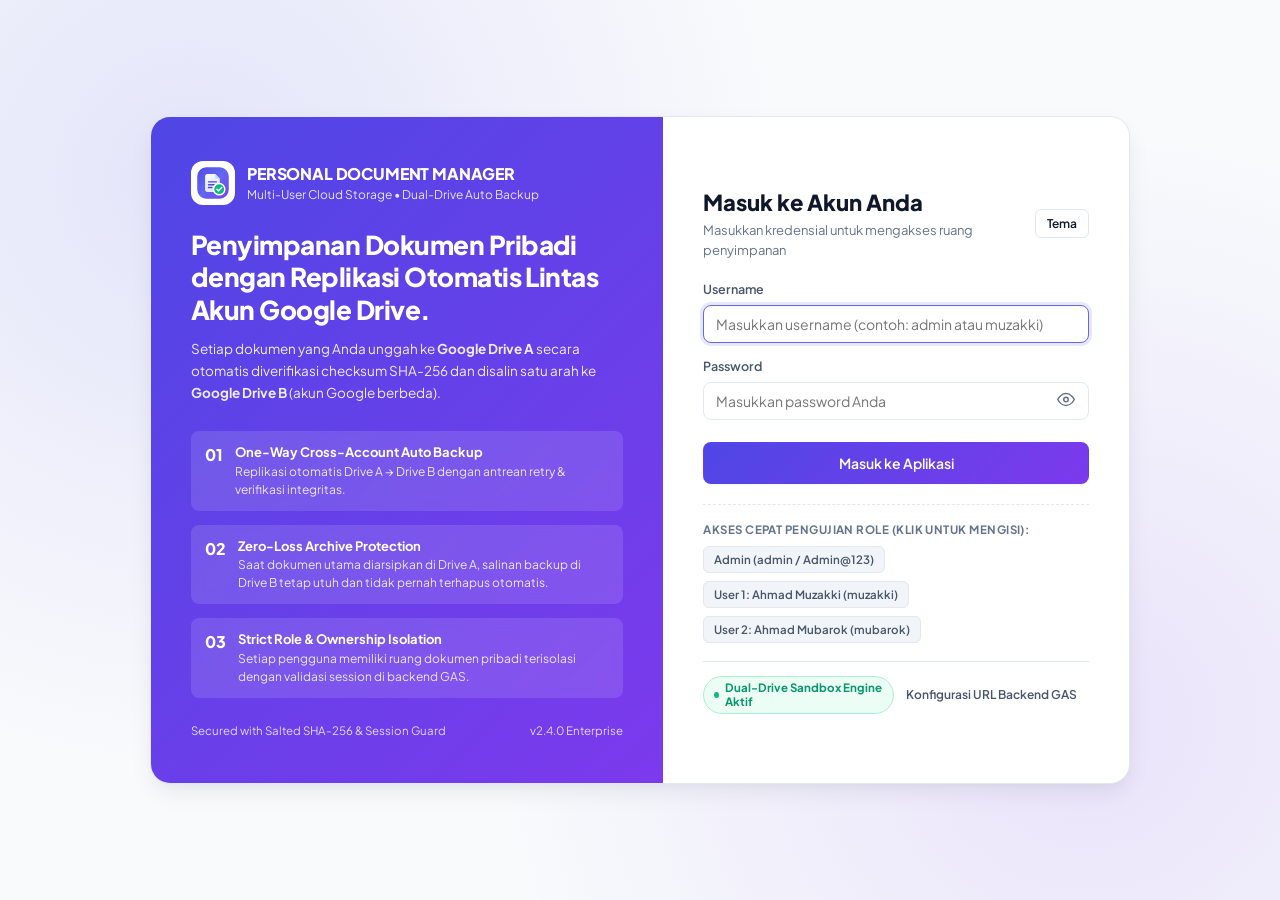
==== login.html @ 5e670852 "Add files via upload" ====
<!DOCTYPE html>
<html lang="id" data-theme="light">
<head>
  <meta charset="UTF-8" />
  <meta name="viewport" content="width=device-width, initial-scale=1.0" />
  <title>Login — PERSONAL DOCUMENT MANAGER</title>
  <link rel="icon" type="image/svg+xml" href="assets/images/logo.svg" />
  <link rel="preconnect" href="https://fonts.googleapis.com" />
  <link rel="preconnect" href="https://fonts.gstatic.com" crossorigin />
  <link href="https://fonts.googleapis.com/css2?family=Plus+Jakarta+Sans:wght@400;500;600;700;800&display=swap" rel="stylesheet" />
  <link rel="stylesheet" href="assets/css/style.css" />
  <link rel="stylesheet" href="assets/css/responsive.css" />
</head>
<body class="login-body">

  <div class="login-shell">
    <!-- Left Showcase Column -->
    <div class="login-showcase">
      <div>
        <div style="display:flex;align-items:center;gap:12px;margin-bottom:24px;">
          <img src="assets/images/logo.svg" alt="Logo" style="width:44px;height:44px;background:#fff;border-radius:12px;padding:4px;" />
          <div>
            <div style="font-weight:800;font-size:16px;letter-spacing:-0.01em;">PERSONAL DOCUMENT MANAGER</div>
            <div style="font-size:12px;opacity:0.85;">Multi-User Cloud Storage &bull; Dual-Drive Auto Backup</div>
          </div>
        </div>

        <h2 style="font-size:26px;font-weight:800;line-height:1.25;letter-spacing:-0.02em;">
          Penyimpanan Dokumen Pribadi dengan Replikasi Otomatis Lintas Akun Google Drive.
        </h2>
        <p style="margin-top:12px;font-size:13.5px;opacity:0.9;line-height:1.6;">
          Setiap dokumen yang Anda unggah ke <strong>Google Drive A</strong> secara otomatis diverifikasi checksum SHA-256 dan disalin satu arah ke <strong>Google Drive B</strong> (akun Google berbeda).
        </p>

        <div class="showcase-feature-list">
          <div class="showcase-feature-item">
            <div style="font-weight:800;font-size:16px;">01</div>
            <div>
              <div style="font-weight:700;font-size:13px;">One-Way Cross-Account Auto Backup</div>
              <div style="font-size:12px;opacity:0.85;">Replikasi otomatis Drive A &rarr; Drive B dengan antrean retry &amp; verifikasi integritas.</div>
            </div>
          </div>
          <div class="showcase-feature-item">
            <div style="font-weight:800;font-size:16px;">02</div>
            <div>
              <div style="font-weight:700;font-size:13px;">Zero-Loss Archive Protection</div>
              <div style="font-size:12px;opacity:0.85;">Saat dokumen utama diarsipkan di Drive A, salinan backup di Drive B tetap utuh dan tidak pernah terhapus otomatis.</div>
            </div>
          </div>
          <div class="showcase-feature-item">
            <div style="font-weight:800;font-size:16px;">03</div>
            <div>
              <div style="font-weight:700;font-size:13px;">Strict Role &amp; Ownership Isolation</div>
              <div style="font-size:12px;opacity:0.85;">Setiap pengguna memiliki ruang dokumen pribadi terisolasi dengan validasi session di backend GAS.</div>
            </div>
          </div>
        </div>
      </div>

      <div style="font-size:11.5px;opacity:0.8;margin-top:24px;display:flex;justify-content:space-between;align-items:center;">
        <span>Secured with Salted SHA-256 &amp; Session Guard</span>
        <span>v2.4.0 Enterprise</span>
      </div>
    </div>

    <!-- Right Login Form Column -->
    <div class="login-form-pane">
      <div style="display:flex;justify-content:space-between;align-items:center;margin-bottom:20px;">
        <div>
          <h1 style="font-size:22px;font-weight:800;color:var(--text-primary);">Masuk ke Akun Anda</h1>
          <p style="font-size:13px;color:var(--text-muted);margin-top:2px;">Masukkan kredensial untuk mengakses ruang penyimpanan</p>
        </div>
        <button type="button" id="loginThemeBtn" class="btn btn-secondary btn-sm" title="Ganti Tema">
          Tema
        </button>
      </div>

      <!-- Alert Box for Informative Error Messages -->
      <div id="loginAlertBox" style="display:none;margin-bottom:16px;padding:12px 14px;border-radius:8px;background:var(--status-red-bg);border:1px solid var(--status-red-border);color:var(--status-red-text);font-size:13px;font-weight:600;"></div>

      <form id="loginForm" autocomplete="off">
        <div class="form-group">
          <label class="form-label" for="usernameInput">Username</label>
          <input type="text" id="usernameInput" class="form-control" placeholder="Masukkan username (contoh: admin atau muzakki)" required autofocus />
        </div>

        <div class="form-group">
          <label class="form-label" for="passwordInput">Password</label>
          <div class="password-input-wrap">
            <input type="password" id="passwordInput" class="form-control" placeholder="Masukkan password Anda" style="padding-right:42px;" required />
            <button type="button" id="togglePasswordBtn" class="password-toggle-btn" title="Tampilkan / Sembunyikan Password" aria-label="Tampilkan Password">
              <svg id="eyeIconOpen" xmlns="http://www.w3.org/2000/svg" width="18" height="18" viewBox="0 0 24 24" fill="none" stroke="currentColor" stroke-width="2"><path d="M1 12s4-8 11-8 11 8 11 8-4 8-11 8-11-8-11-8z"/><circle cx="12" cy="12" r="3"/></svg>
              <svg id="eyeIconClosed" xmlns="http://www.w3.org/2000/svg" width="18" height="18" viewBox="0 0 24 24" fill="none" stroke="currentColor" stroke-width="2" style="display:none;"><path d="M17.94 17.94A10.07 10.07 0 0 1 12 20c-7 0-11-8-11-8a18.45 18.45 0 0 1 5.06-5.94M9.9 4.24A9.12 9.12 0 0 1 12 4c7 0 11 8 11 8a18.5 18.5 0 0 1-2.16 3.19m-6.72-1.07a3 3 0 1 1-4.24-4.24"/><line x1="1" y1="1" x2="23" y2="23"/></svg>
            </button>
          </div>
        </div>

        <button type="submit" id="loginSubmitBtn" class="btn btn-primary" style="width:100%;padding:11px;margin-top:8px;font-size:14px;">
          <span>Masuk ke Aplikasi</span>
        </button>
      </form>

      <!-- Quick Demo Credentials Selector (Memudahkan pengujian Administrator & Multi-User) -->
      <div class="quick-demo-accounts">
        <div style="font-size:11.5px;font-weight:700;color:var(--text-muted);text-transform:uppercase;letter-spacing:0.04em;">
          Akses Cepat Pengujian Role (Klik untuk mengisi):
        </div>
        <div class="demo-chip-row">
          <button type="button" class="demo-chip" data-user="admin" data-pass="Admin@123">
            Admin (admin / Admin@123)
          </button>
          <button type="button" class="demo-chip" data-user="muzakki" data-pass="User@123">
            User 1: Ahmad Muzakki (muzakki)
          </button>
          <button type="button" class="demo-chip" data-user="mubarok" data-pass="User@123">
            User 2: Ahmad Mubarok (mubarok)
          </button>
        </div>
      </div>

      <!-- Backend GAS Endpoint Connection Settings -->
      <div style="margin-top:18px;padding-top:14px;border-top:1px solid var(--border-color);">
        <div style="display:flex;align-items:center;justify-content:space-between;">
          <span id="endpointStatusBadge" class="badge badge-green">
            <span class="badge-dot"></span>Mode Siap Pakai
          </span>
          <button type="button" id="toggleEndpointConfigBtn" class="btn btn-ghost btn-sm" style="font-size:12px;">
            Konfigurasi URL Backend GAS
          </button>
        </div>

        <div id="endpointConfigDrawer" style="display:none;margin-top:12px;padding:12px;background:var(--bg-surface-alt);border-radius:8px;border:1px solid var(--border-color);">
          <label class="form-label" for="gasUrlInput" style="font-size:12px;">URL Web App Google Apps Script (Akun A)</label>
          <input type="url" id="gasUrlInput" class="form-control" placeholder="https://script.google.com/macros/s/.../exec" style="font-size:12px;margin-top:4px;" />
          <div style="font-size:11px;color:var(--text-muted);margin-top:6px;">
            Kosongkan jika ingin menjalankan <strong>Built-in Dual-Drive Sandbox Engine</strong>, atau tempelkan URL Web App GAS Anda untuk terhubung langsung ke Google Spreadsheet &amp; Google Drive asli.
          </div>
          <div style="display:flex;gap:8px;margin-top:10px;">
            <button type="button" id="saveGasUrlBtn" class="btn btn-primary btn-sm">Simpan Endpoint</button>
            <button type="button" id="useSandboxBtn" class="btn btn-secondary btn-sm">Gunakan Sandbox Lokal</button>
          </div>
        </div>
      </div>

    </div>
  </div>

  <script src="assets/js/config.js"></script>
  <script src="assets/js/api.js"></script>
  <script src="assets/js/auth.js"></script>
  <script>
    (function() {
      PDM_AUTH.initTheme();

      // Cek apakah sudah login
      var existingToken = PDM_AUTH.getToken();
      var urlParams = new URLSearchParams(window.location.search);
      var redirectDocId = urlParams.get('doc') || '';

      if (urlParams.get('expired') === '1') {
        showAlert('Sesi Anda telah berakhir atau dicabut. Silakan login kembali.');
      } else if (existingToken) {
        window.location.href = redirectDocId ? ('index.html?doc=' + encodeURIComponent(redirectDocId)) : 'index.html';
      }

      function showAlert(msg, isSuccess) {
        var box = document.getElementById('loginAlertBox');
        box.style.display = 'block';
        box.style.background = isSuccess ? 'var(--status-green-bg)' : 'var(--status-red-bg)';
        box.style.borderColor = isSuccess ? 'var(--status-green-border)' : 'var(--status-red-border)';
        box.style.color = isSuccess ? 'var(--status-green-text)' : 'var(--status-red-text)';
        box.textContent = msg;
      }

      function refreshEndpointBadge() {
        var badge = document.getElementById('endpointStatusBadge');
        var input = document.getElementById('gasUrlInput');
        var currentUrl = PDM_UTILS.getGasEndpointUrl();
        input.value = currentUrl;
        if (PDM_UTILS.isLiveGasMode()) {
          badge.className = 'badge badge-green';
          badge.innerHTML = '<span class="badge-dot"></span>Live GAS Backend Terhubung';
        } else {
          badge.className = 'badge badge-green';
          badge.innerHTML = '<span class="badge-dot"></span>Dual-Drive Sandbox Engine Aktif';
        }
      }
      refreshEndpointBadge();

      document.getElementById('loginThemeBtn').addEventListener('click', function() {
        PDM_AUTH.toggleTheme();
      });

      // Toggle Show/Hide Password
      var passInput = document.getElementById('passwordInput');
      var eyeOpen = document.getElementById('eyeIconOpen');
      var eyeClosed = document.getElementById('eyeIconClosed');
      document.getElementById('togglePasswordBtn').addEventListener('click', function() {
        var isPass = passInput.type === 'password';
        passInput.type = isPass ? 'text' : 'password';
        eyeOpen.style.display = isPass ? 'none' : '';
        eyeClosed.style.display = isPass ? '' : 'none';
      });

      // Quick Demo Chips
      document.querySelectorAll('.demo-chip').forEach(function(chip) {
        chip.addEventListener('click', function() {
          document.getElementById('usernameInput').value = chip.getAttribute('data-user');
          document.getElementById('passwordInput').value = chip.getAttribute('data-pass');
          document.getElementById('loginAlertBox').style.display = 'none';
        });
      });

      // Endpoint Config Drawer
      document.getElementById('toggleEndpointConfigBtn').addEventListener('click', function() {
        var dr = document.getElementById('endpointConfigDrawer');
        dr.style.display = dr.style.display === 'none' ? 'block' : 'none';
      });

      document.getElementById('saveGasUrlBtn').addEventListener('click', function() {
        var val = document.getElementById('gasUrlInput').value.trim();
        PDM_UTILS.setGasEndpointUrl(val);
        refreshEndpointBadge();
        showAlert(val ? 'Endpoint Google Apps Script berhasil disimpan.' : 'Menggunakan Dual-Drive Sandbox Engine.', true);
      });

      document.getElementById('useSandboxBtn').addEventListener('click', function() {
        PDM_UTILS.setGasEndpointUrl('');
        refreshEndpointBadge();
        showAlert('Beralih ke Dual-Drive Sandbox Engine lokal.', true);
      });

      // Login Form Submit
      document.getElementById('loginForm').addEventListener('submit', async function(e) {
        e.preventDefault();
        var btn = document.getElementById('loginSubmitBtn');
        var u = document.getElementById('usernameInput').value.trim();
        var p = document.getElementById('passwordInput').value;

        document.getElementById('loginAlertBox').style.display = 'none';
        btn.disabled = true;
        btn.innerHTML = '<span>Memverifikasi Kredensial &amp; Sesi...</span>';

        try {
          await PDM_AUTH.login(u, p);
          window.location.href = redirectDocId ? ('index.html?doc=' + encodeURIComponent(redirectDocId)) : 'index.html';
        } catch (err) {
          showAlert(err.message || 'Gagal melakukan autentikasi.');
          btn.disabled = false;
          btn.innerHTML = '<span>Masuk ke Aplikasi</span>';
        }
      });
    })();
  </script>
</body>
</html>
---- assets/css/style.css ----
/* ============================================================================
 * PERSONAL DOCUMENT MANAGER - PREMIUM SAAS DESIGN SYSTEM (style.css)
 * Palette: Clean White, Ultra-Light Slate, Indigo/Violet Primary,
 * Semantic Status (Emerald Green, Amber Yellow, Rose Red, Slate Gray)
 * ============================================================================ */

:root {
  /* Core Brand Colors (Indigo / Violet) */
  --primary-50: #eef2ff;
  --primary-100: #e0e7ff;
  --primary-200: #c7d2fe;
  --primary-500: #6366f1;
  --primary-600: #4f46e5;
  --primary-700: #4338ca;
  --accent-violet: #7c3aed;
  --brand-gradient: linear-gradient(135deg, #4f46e5 0%, #7c3aed 100%);

  /* Background & Surface (Light Mode Default) */
  --bg-body: #f8fafc;
  --bg-surface: #ffffff;
  --bg-surface-alt: #f1f5f9;
  --bg-sidebar: #ffffff;
  --bg-glass: rgba(255, 255, 255, 0.88);

  /* Text Hierarchy */
  --text-primary: #0f172a;
  --text-secondary: #475569;
  --text-muted: #64748b;
  --text-inverse: #ffffff;

  /* Borders & Dividers */
  --border-color: #e2e8f0;
  --border-subtle: #f1f5f9;
  --border-focus: #6366f1;

  /* Semantic Status Colors */
  --status-green-bg: #ecfdf5;
  --status-green-text: #059669;
  --status-green-border: #a7f3d0;
  --status-green-dot: #10b981;

  --status-yellow-bg: #fffbeb;
  --status-yellow-text: #d97706;
  --status-yellow-border: #fde68a;
  --status-yellow-dot: #f59e0b;

  --status-red-bg: #fef2f2;
  --status-red-text: #dc2626;
  --status-red-border: #fecaca;
  --status-red-dot: #ef4444;

  --status-gray-bg: #f1f5f9;
  --status-gray-text: #475569;
  --status-gray-border: #cbd5e1;
  --status-gray-dot: #94a3b8;

  /* Shadows & Elevation */
  --shadow-xs: 0 1px 2px rgba(15, 23, 42, 0.04);
  --shadow-sm: 0 1px 3px rgba(15, 23, 42, 0.06), 0 1px 2px rgba(15, 23, 42, 0.04);
  --shadow-md: 0 4px 6px -1px rgba(15, 23, 42, 0.07), 0 2px 4px -2px rgba(15, 23, 42, 0.05);
  --shadow-lg: 0 10px 25px -3px rgba(15, 23, 42, 0.08), 0 4px 10px -4px rgba(15, 23, 42, 0.04);
  --shadow-indigo: 0 8px 20px -4px rgba(79, 70, 229, 0.35);

  /* Layout Dimensions */
  --sidebar-width: 268px;
  --topbar-height: 68px;
  --radius-sm: 8px;
  --radius-md: 12px;
  --radius-lg: 16px;
  --radius-xl: 20px;
  --transition-fast: 0.18s cubic-bezier(0.4, 0, 0.2, 1);
}

/* Dark Theme Support */
[data-theme="dark"] {
  --bg-body: #0b0f19;
  --bg-surface: #111827;
  --bg-surface-alt: #1e293b;
  --bg-sidebar: #111827;
  --bg-glass: rgba(17, 24, 39, 0.88);

  --text-primary: #f8fafc;
  --text-secondary: #cbd5e1;
  --text-muted: #94a3b8;

  --border-color: #1e293b;
  --border-subtle: #1e293b;

  --primary-50: rgba(99, 102, 241, 0.14);
  --primary-100: rgba(99, 102, 241, 0.22);

  --status-green-bg: rgba(16, 185, 129, 0.14);
  --status-green-text: #34d399;
  --status-green-border: rgba(16, 185, 129, 0.3);

  --status-yellow-bg: rgba(245, 158, 11, 0.14);
  --status-yellow-text: #fbbf24;
  --status-yellow-border: rgba(245, 158, 11, 0.3);

  --status-red-bg: rgba(239, 68, 68, 0.14);
  --status-red-text: #f87171;
  --status-red-border: rgba(239, 68, 68, 0.3);

  --status-gray-bg: rgba(148, 163, 184, 0.14);
  --status-gray-text: #cbd5e1;
  --status-gray-border: rgba(148, 163, 184, 0.25);

  --shadow-sm: 0 1px 3px rgba(0, 0, 0, 0.3);
  --shadow-md: 0 4px 12px rgba(0, 0, 0, 0.4);
  --shadow-lg: 0 12px 28px rgba(0, 0, 0, 0.5);
}

/* Base Reset & Typography */
*, *::before, *::after {
  box-sizing: border-box;
  margin: 0;
  padding: 0;
}

html, body {
  height: 100%;
  font-family: 'Plus Jakarta Sans', 'Inter', -apple-system, BlinkMacSystemFont, 'Segoe UI', Roboto, sans-serif;
  background-color: var(--bg-body);
  color: var(--text-primary);
  font-size: 14px;
  line-height: 1.5;
  -webkit-font-smoothing: antialiased;
}

a {
  color: var(--primary-600);
  text-decoration: none;
}

button, input, select, textarea {
  font-family: inherit;
  font-size: inherit;
}

/* ============================================================================
 * LAYOUT SHELL (SIDEBAR + MAIN CONTENT)
 * ============================================================================ */

.app-layout {
  display: flex;
  min-height: 100vh;
  background-color: var(--bg-body);
}

/* Sidebar */
.sidebar {
  width: var(--sidebar-width);
  background-color: var(--bg-sidebar);
  border-right: 1px solid var(--border-color);
  display: flex;
  flex-direction: column;
  position: fixed;
  top: 0;
  bottom: 0;
  left: 0;
  z-index: 100;
  transition: transform var(--transition-fast);
}

.sidebar-brand {
  height: var(--topbar-height);
  padding: 0 20px;
  display: flex;
  align-items: center;
  gap: 12px;
  border-bottom: 1px solid var(--border-color);
}

.sidebar-brand img {
  width: 36px;
  height: 36px;
  flex-shrink: 0;
}

.brand-text {
  display: flex;
  flex-direction: column;
}

.brand-title {
  font-size: 14px;
  font-weight: 800;
  letter-spacing: -0.02em;
  color: var(--text-primary);
  line-height: 1.2;
}

.brand-subtitle {
  font-size: 11px;
  font-weight: 600;
  color: var(--primary-600);
  letter-spacing: 0.02em;
}

.sidebar-nav {
  flex: 1;
  padding: 16px 12px;
  overflow-y: auto;
  display: flex;
  flex-direction: column;
  gap: 4px;
}

.nav-section-label {
  font-size: 11px;
  font-weight: 700;
  text-transform: uppercase;
  letter-spacing: 0.06em;
  color: var(--text-muted);
  padding: 12px 12px 6px;
}

.nav-item {
  display: flex;
  align-items: center;
  gap: 12px;
  padding: 10px 14px;
  border-radius: var(--radius-sm);
  color: var(--text-secondary);
  font-weight: 600;
  font-size: 13.5px;
  cursor: pointer;
  border: none;
  background: transparent;
  width: 100%;
  text-align: left;
  transition: all var(--transition-fast);
}

.nav-item svg {
  width: 19px;
  height: 19px;
  flex-shrink: 0;
  opacity: 0.85;
}

.nav-item:hover {
  background-color: var(--bg-surface-alt);
  color: var(--text-primary);
}

.nav-item.active {
  background: var(--primary-50);
  color: var(--primary-600);
  font-weight: 700;
}

[data-theme="dark"] .nav-item.active {
  color: #818cf8;
}

.nav-badge {
  margin-left: auto;
  font-size: 11px;
  font-weight: 700;
  padding: 2px 7px;
  border-radius: 999px;
  background-color: var(--primary-100);
  color: var(--primary-700);
}

/* Sidebar Footer */
.sidebar-footer {
  padding: 14px 12px;
  border-top: 1px solid var(--border-color);
  display: flex;
  flex-direction: column;
  gap: 8px;
  background-color: var(--bg-surface);
}

.user-profile-mini {
  display: flex;
  align-items: center;
  gap: 10px;
  padding: 8px 10px;
  border-radius: var(--radius-sm);
  background-color: var(--bg-surface-alt);
  cursor: pointer;
}

.avatar-circle {
  width: 36px;
  height: 36px;
  border-radius: 50%;
  background: var(--brand-gradient);
  color: #ffffff;
  font-weight: 700;
  font-size: 14px;
  display: flex;
  align-items: center;
  justify-content: center;
  flex-shrink: 0;
}

.user-info-mini {
  flex: 1;
  min-width: 0;
}

.user-name-mini {
  font-size: 13px;
  font-weight: 700;
  color: var(--text-primary);
  white-space: nowrap;
  overflow: hidden;
  text-overflow: ellipsis;
}

.user-role-mini {
  font-size: 11px;
  font-weight: 600;
  color: var(--text-muted);
  display: flex;
  align-items: center;
  gap: 5px;
}

.sidebar-footer-actions {
  display: grid;
  grid-template-columns: 1fr 1fr;
  gap: 6px;
}

/* Main Content Area */
.main-wrapper {
  flex: 1;
  margin-left: var(--sidebar-width);
  display: flex;
  flex-direction: column;
  min-width: 0;
}

/* Topbar */
.topbar {
  height: var(--topbar-height);
  background-color: var(--bg-glass);
  backdrop-filter: blur(12px);
  border-bottom: 1px solid var(--border-color);
  padding: 0 28px;
  display: flex;
  align-items: center;
  justify-content: space-between;
  position: sticky;
  top: 0;
  z-index: 90;
}

.topbar-left {
  display: flex;
  align-items: center;
  gap: 14px;
}

.mobile-menu-btn {
  display: none;
  background: none;
  border: 1px solid var(--border-color);
  border-radius: var(--radius-sm);
  padding: 7px;
  color: var(--text-primary);
  cursor: pointer;
}

.page-heading h1 {
  font-size: 18px;
  font-weight: 800;
  color: var(--text-primary);
  letter-spacing: -0.02em;
}

.page-heading p {
  font-size: 12px;
  color: var(--text-muted);
}

.topbar-right {
  display: flex;
  align-items: center;
  gap: 12px;
}

/* Connection Indicator Pill */
.connection-pill {
  display: inline-flex;
  align-items: center;
  gap: 7px;
  padding: 6px 12px;
  border-radius: 999px;
  font-size: 12px;
  font-weight: 600;
  background-color: var(--bg-surface-alt);
  border: 1px solid var(--border-color);
  color: var(--text-secondary);
}

.pulse-dot {
  width: 8px;
  height: 8px;
  border-radius: 50%;
  background-color: var(--status-green-dot);
  box-shadow: 0 0 0 3px rgba(16, 185, 129, 0.2);
}

.pulse-dot.warning {
  background-color: var(--status-yellow-dot);
  box-shadow: 0 0 0 3px rgba(245, 158, 11, 0.2);
}

/* Content Container */
.content-area {
  padding: 26px 28px 48px;
  max-width: 1440px;
  width: 100%;
  margin: 0 auto;
}

.view-section {
  display: none;
  animation: fadeIn 0.22s ease-out;
}

.view-section.active {
  display: block;
}

@keyframes fadeIn {
  from { opacity: 0; transform: translateY(6px); }
  to { opacity: 1; transform: translateY(0); }
}

/* ============================================================================
 * CARDS, METRICS & DASHBOARD WIDGETS
 * ============================================================================ */

.card {
  background-color: var(--bg-surface);
  border: 1px solid var(--border-color);
  border-radius: var(--radius-md);
  box-shadow: var(--shadow-sm);
  padding: 20px;
}

.card-header {
  display: flex;
  align-items: center;
  justify-content: space-between;
  margin-bottom: 16px;
  gap: 12px;
}

.card-title {
  font-size: 15px;
  font-weight: 700;
  color: var(--text-primary);
  display: flex;
  align-items: center;
  gap: 8px;
}

.card-subtitle {
  font-size: 12px;
  color: var(--text-muted);
  margin-top: 2px;
}

/* Stats Grid */
.stats-grid {
  display: grid;
  grid-template-columns: repeat(auto-fill, minmax(220px, 1fr));
  gap: 16px;
  margin-bottom: 24px;
}

.stat-card {
  background-color: var(--bg-surface);
  border: 1px solid var(--border-color);
  border-radius: var(--radius-md);
  padding: 18px;
  display: flex;
  align-items: flex-start;
  justify-content: space-between;
  box-shadow: var(--shadow-xs);
  transition: transform var(--transition-fast), box-shadow var(--transition-fast);
}

.stat-card:hover {
  transform: translateY(-2px);
  box-shadow: var(--shadow-md);
}

.stat-info {
  display: flex;
  flex-direction: column;
  gap: 4px;
}

.stat-label {
  font-size: 12px;
  font-weight: 600;
  color: var(--text-muted);
  text-transform: uppercase;
  letter-spacing: 0.03em;
}

.stat-value {
  font-size: 24px;
  font-weight: 800;
  color: var(--text-primary);
  letter-spacing: -0.02em;
  line-height: 1.2;
}

.stat-meta {
  font-size: 11.5px;
  color: var(--text-muted);
  font-weight: 500;
}

.stat-icon {
  width: 42px;
  height: 42px;
  border-radius: 10px;
  display: flex;
  align-items: center;
  justify-content: center;
  flex-shrink: 0;
}

.stat-icon svg {
  width: 21px;
  height: 21px;
}

.stat-icon.indigo { background: var(--primary-50); color: var(--primary-600); }
.stat-icon.violet { background: rgba(124, 58, 237, 0.12); color: #7c3aed; }
.stat-icon.emerald { background: var(--status-green-bg); color: var(--status-green-text); }
.stat-icon.amber { background: var(--status-yellow-bg); color: var(--status-yellow-text); }
.stat-icon.rose { background: var(--status-red-bg); color: var(--status-red-text); }
.stat-icon.slate { background: var(--status-gray-bg); color: var(--status-gray-text); }

/* Dashboard Two-Column Grid */
.dashboard-row {
  display: grid;
  grid-template-columns: 1.6fr 1fr;
  gap: 20px;
  margin-bottom: 24px;
}

/* Drive Connection Status Cards */
.drive-status-grid {
  display: grid;
  grid-template-columns: 1fr 1fr;
  gap: 16px;
  margin-bottom: 24px;
}

.drive-card {
  background-color: var(--bg-surface);
  border: 1px solid var(--border-color);
  border-radius: var(--radius-md);
  padding: 18px 20px;
  display: flex;
  flex-direction: column;
  gap: 12px;
  position: relative;
  overflow: hidden;
}

.drive-card::before {
  content: '';
  position: absolute;
  top: 0;
  left: 0;
  width: 4px;
  height: 100%;
  background: var(--primary-600);
}

.drive-card.drive-b::before {
  background: #10b981;
}

.drive-card-top {
  display: flex;
  align-items: center;
  justify-content: space-between;
}

.drive-title-group {
  display: flex;
  align-items: center;
  gap: 10px;
}

.drive-badge-role {
  font-size: 11px;
  font-weight: 700;
  padding: 3px 8px;
  border-radius: 6px;
  background: var(--primary-50);
  color: var(--primary-600);
}

/* Visual Charts (Composition & Growth Bars) */
.composition-bar {
  height: 14px;
  border-radius: 999px;
  background-color: var(--bg-surface-alt);
  overflow: hidden;
  display: flex;
  margin: 14px 0;
}

.comp-segment {
  height: 100%;
  transition: width 0.4s ease;
}

.comp-segment.pdf { background-color: #ef4444; }
.comp-segment.jpg { background-color: #6366f1; }
.comp-segment.png { background-color: #10b981; }

.composition-legend {
  display: flex;
  flex-wrap: wrap;
  gap: 16px;
  margin-top: 8px;
}

.legend-item {
  display: flex;
  align-items: center;
  gap: 8px;
  font-size: 12.5px;
  font-weight: 600;
  color: var(--text-secondary);
}

.legend-dot {
  width: 10px;
  height: 10px;
  border-radius: 3px;
}

.bar-chart-container {
  display: flex;
  align-items: flex-end;
  gap: 12px;
  height: 165px;
  padding-top: 20px;
  border-bottom: 1px solid var(--border-color);
}

.bar-col {
  flex: 1;
  display: flex;
  flex-direction: column;
  align-items: center;
  gap: 6px;
  height: 100%;
  justify-content: flex-end;
}

.bar-fill {
  width: 100%;
  max-width: 38px;
  background: var(--brand-gradient);
  border-radius: 6px 6px 0 0;
  min-height: 6px;
  transition: height 0.4s ease;
  position: relative;
}

.bar-count {
  font-size: 11px;
  font-weight: 700;
  color: var(--text-secondary);
}

.bar-label {
  font-size: 11px;
  color: var(--text-muted);
  margin-top: 6px;
}

/* ============================================================================
 * BUTTONS, BADGES & FORM CONTROLS
 * ============================================================================ */

.btn {
  display: inline-flex;
  align-items: center;
  justify-content: center;
  gap: 8px;
  padding: 9px 16px;
  border-radius: var(--radius-sm);
  font-weight: 600;
  font-size: 13.5px;
  cursor: pointer;
  border: 1px solid transparent;
  transition: all var(--transition-fast);
  white-space: nowrap;
}

.btn svg {
  width: 16px;
  height: 16px;
  flex-shrink: 0;
}

.btn:disabled {
  opacity: 0.55;
  cursor: not-allowed;
}

.btn-primary {
  background: var(--brand-gradient);
  color: #ffffff;
  box-shadow: var(--shadow-xs);
}

.btn-primary:hover:not(:disabled) {
  box-shadow: var(--shadow-indigo);
  transform: translateY(-1px);
}

.btn-secondary {
  background-color: var(--bg-surface);
  color: var(--text-primary);
  border-color: var(--border-color);
}

.btn-secondary:hover:not(:disabled) {
  background-color: var(--bg-surface-alt);
}

.btn-success {
  background-color: #10b981;
  color: #ffffff;
}

.btn-success:hover:not(:disabled) {
  background-color: #059669;
}

.btn-warning {
  background-color: #f59e0b;
  color: #ffffff;
}

.btn-danger {
  background-color: #ef4444;
  color: #ffffff;
}

.btn-danger:hover:not(:disabled) {
  background-color: #dc2626;
}

.btn-ghost {
  background: transparent;
  color: var(--text-secondary);
  padding: 6px 10px;
}

.btn-ghost:hover:not(:disabled) {
  background-color: var(--bg-surface-alt);
  color: var(--text-primary);
}

.btn-sm {
  padding: 6px 11px;
  font-size: 12px;
  border-radius: 6px;
}

.btn-icon {
  padding: 7px;
  border-radius: 7px;
}

/* Status Badges (HIJAU, KUNING, MERAH, ABU-ABU) */
.badge {
  display: inline-flex;
  align-items: center;
  gap: 6px;
  padding: 4px 10px;
  border-radius: 999px;
  font-size: 11.5px;
  font-weight: 700;
  line-height: 1.2;
  border: 1px solid transparent;
}

.badge-dot {
  width: 6px;
  height: 6px;
  border-radius: 50%;
}

.badge-green {
  background-color: var(--status-green-bg);
  color: var(--status-green-text);
  border-color: var(--status-green-border);
}
.badge-green .badge-dot { background-color: var(--status-green-dot); }

.badge-yellow {
  background-color: var(--status-yellow-bg);
  color: var(--status-yellow-text);
  border-color: var(--status-yellow-border);
}
.badge-yellow .badge-dot { background-color: var(--status-yellow-dot); }

.badge-red {
  background-color: var(--status-red-bg);
  color: var(--status-red-text);
  border-color: var(--status-red-border);
}
.badge-red .badge-dot { background-color: var(--status-red-dot); }

.badge-gray {
  background-color: var(--status-gray-bg);
  color: var(--status-gray-text);
  border-color: var(--status-gray-border);
}
.badge-gray .badge-dot { background-color: var(--status-gray-dot); }

.badge-format {
  padding: 3px 8px;
  border-radius: 6px;
  font-size: 11px;
  font-weight: 800;
  letter-spacing: 0.03em;
}
.badge-format.pdf { background: rgba(239, 68, 68, 0.12); color: #dc2626; }
.badge-format.jpg, .badge-format.jpeg { background: rgba(99, 102, 241, 0.12); color: #4f46e5; }
.badge-format.png { background: rgba(16, 185, 129, 0.12); color: #059669; }

/* Inputs & Filters */
.form-group {
  display: flex;
  flex-direction: column;
  gap: 6px;
  margin-bottom: 14px;
}

.form-label {
  font-size: 12.5px;
  font-weight: 600;
  color: var(--text-secondary);
}

.form-control {
  width: 100%;
  padding: 9px 12px;
  border-radius: var(--radius-sm);
  border: 1px solid var(--border-color);
  background-color: var(--bg-surface);
  color: var(--text-primary);
  transition: border-color var(--transition-fast), box-shadow var(--transition-fast);
}

.form-control:focus {
  outline: none;
  border-color: var(--border-focus);
  box-shadow: 0 0 0 3px rgba(99, 102, 241, 0.15);
}

.filter-toolbar {
  display: flex;
  flex-wrap: wrap;
  gap: 10px;
  align-items: center;
  margin-bottom: 16px;
  padding: 14px;
  background-color: var(--bg-surface-alt);
  border-radius: var(--radius-sm);
  border: 1px solid var(--border-color);
}

.filter-toolbar .search-box {
  flex: 1;
  min-width: 220px;
  position: relative;
}

.filter-toolbar .search-box input {
  padding-left: 36px;
}

.filter-toolbar .search-box svg {
  position: absolute;
  left: 11px;
  top: 50%;
  transform: translateY(-50%);
  width: 16px;
  height: 16px;
  color: var(--text-muted);
}

/* ============================================================================
 * DATA TABLES & PAGINATION
 * ============================================================================ */

.table-responsive {
  width: 100%;
  overflow-x: auto;
  border: 1px solid var(--border-color);
  border-radius: var(--radius-sm);
}

.data-table {
  width: 100%;
  border-collapse: collapse;
  text-align: left;
}

.data-table th {
  background-color: var(--bg-surface-alt);
  color: var(--text-secondary);
  font-size: 11.5px;
  font-weight: 700;
  text-transform: uppercase;
  letter-spacing: 0.04em;
  padding: 12px 14px;
  border-bottom: 1px solid var(--border-color);
  white-space: nowrap;
  user-select: none;
}

.data-table th.sortable {
  cursor: pointer;
}

.data-table th.sortable:hover {
  color: var(--primary-600);
}

.data-table td {
  padding: 12px 14px;
  border-bottom: 1px solid var(--border-subtle);
  color: var(--text-primary);
  font-size: 13.5px;
  vertical-align: middle;
}

.data-table tbody tr:hover {
  background-color: var(--bg-surface-alt);
}

.data-table tbody tr:last-child td {
  border-bottom: none;
}

.doc-name-cell {
  display: flex;
  align-items: center;
  gap: 10px;
  font-weight: 600;
}

.action-btn-group {
  display: inline-flex;
  align-items: center;
  gap: 4px;
}

.pagination-bar {
  display: flex;
  align-items: center;
  justify-content: space-between;
  flex-wrap: wrap;
  gap: 12px;
  padding-top: 16px;
}

.pagination-info {
  font-size: 12.5px;
  color: var(--text-muted);
  display: flex;
  align-items: center;
  gap: 10px;
}

.pagination-controls {
  display: flex;
  align-items: center;
  gap: 6px;
}

/* ============================================================================
 * DRAG & DROP UPLOAD ZONE & PROGRESS QUEUE
 * ============================================================================ */

.upload-dropzone {
  border: 2px dashed var(--primary-200);
  background-color: var(--primary-50);
  border-radius: var(--radius-lg);
  padding: 40px 24px;
  text-align: center;
  cursor: pointer;
  transition: all var(--transition-fast);
  margin-bottom: 20px;
}

.upload-dropzone:hover, .upload-dropzone.dragover {
  border-color: var(--primary-600);
  background-color: var(--primary-100);
  transform: scale(1.005);
}

.dropzone-icon {
  width: 56px;
  height: 56px;
  border-radius: 50%;
  background: var(--brand-gradient);
  color: #ffffff;
  display: flex;
  align-items: center;
  justify-content: center;
  margin: 0 auto 14px;
  box-shadow: var(--shadow-indigo);
}

.upload-queue-list {
  display: flex;
  flex-direction: column;
  gap: 12px;
}

.upload-item-card {
  background-color: var(--bg-surface);
  border: 1px solid var(--border-color);
  border-radius: var(--radius-sm);
  padding: 14px 16px;
  display: flex;
  flex-direction: column;
  gap: 10px;
}

.upload-item-header {
  display: flex;
  align-items: center;
  justify-content: space-between;
  gap: 12px;
}

.dual-progress-grid {
  display: grid;
  grid-template-columns: 1fr 1fr;
  gap: 14px;
}

.progress-track-wrap {
  display: flex;
  flex-direction: column;
  gap: 4px;
}

.progress-label-row {
  display: flex;
  justify-content: space-between;
  font-size: 11.5px;
  font-weight: 600;
  color: var(--text-secondary);
}

.progress-bar-bg {
  height: 8px;
  background-color: var(--bg-surface-alt);
  border-radius: 999px;
  overflow: hidden;
}

.progress-bar-fill {
  height: 100%;
  background: var(--brand-gradient);
  width: 0%;
  transition: width 0.3s ease;
}

.progress-bar-fill.backup-fill {
  background: linear-gradient(90deg, #10b981, #059669);
}

/* ============================================================================
 * SPLIT-VIEW PREVIEW & METADATA PANEL
 * ============================================================================ */

.preview-split-layout {
  display: grid;
  grid-template-columns: 1.75fr 1fr;
  gap: 20px;
  align-items: start;
}

.viewer-frame-card {
  background-color: var(--bg-surface);
  border: 1px solid var(--border-color);
  border-radius: var(--radius-md);
  overflow: hidden;
  display: flex;
  flex-direction: column;
  min-height: 580px;
}

.viewer-toolbar {
  padding: 10px 16px;
  background-color: var(--bg-surface-alt);
  border-bottom: 1px solid var(--border-color);
  display: flex;
  align-items: center;
  justify-content: space-between;
  gap: 10px;
}

.viewer-canvas-stage {
  flex: 1;
  background-color: #1e293b;
  display: flex;
  align-items: center;
  justify-content: center;
  overflow: auto;
  padding: 20px;
  min-height: 520px;
  position: relative;
}

.viewer-canvas-stage img {
  max-width: 100%;
  max-height: 75vh;
  object-fit: contain;
  border-radius: 6px;
  box-shadow: 0 10px 30px rgba(0, 0, 0, 0.45);
  transition: transform 0.2s ease;
}

.viewer-canvas-stage iframe,
.viewer-canvas-stage embed {
  width: 100%;
  height: 540px;
  border: none;
  background: #ffffff;
  border-radius: 6px;
}

.metadata-list {
  display: flex;
  flex-direction: column;
  gap: 10px;
}

.metadata-row {
  display: flex;
  justify-content: space-between;
  align-items: flex-start;
  padding: 9px 0;
  border-bottom: 1px solid var(--border-subtle);
  gap: 12px;
}

.metadata-key {
  font-size: 12.5px;
  color: var(--text-muted);
  font-weight: 600;
  flex-shrink: 0;
}

.metadata-val {
  font-size: 13px;
  color: var(--text-primary);
  font-weight: 600;
  text-align: right;
  word-break: break-all;
}

.qr-auth-box {
  margin-top: 16px;
  padding: 14px;
  border-radius: var(--radius-sm);
  background-color: var(--bg-surface-alt);
  border: 1px solid var(--border-color);
  display: flex;
  align-items: center;
  gap: 14px;
}

.qr-canvas-holder {
  width: 88px;
  height: 88px;
  background: #ffffff;
  padding: 6px;
  border-radius: 8px;
  border: 1px solid var(--border-color);
  display: flex;
  align-items: center;
  justify-content: center;
  flex-shrink: 0;
}

/* ============================================================================
 * MODALS, TOASTS & EMPTY STATES
 * ============================================================================ */

.modal-backdrop {
  position: fixed;
  inset: 0;
  background-color: rgba(15, 23, 42, 0.55);
  backdrop-filter: blur(4px);
  display: none;
  align-items: center;
  justify-content: center;
  z-index: 1000;
  padding: 16px;
}

.modal-backdrop.open {
  display: flex;
}

.modal-dialog {
  background-color: var(--bg-surface);
  border: 1px solid var(--border-color);
  border-radius: var(--radius-lg);
  width: 100%;
  max-width: 520px;
  box-shadow: var(--shadow-lg);
  overflow: hidden;
  animation: fadeIn 0.18s ease-out;
}

.modal-header {
  padding: 16px 20px;
  border-bottom: 1px solid var(--border-color);
  display: flex;
  align-items: center;
  justify-content: space-between;
}

.modal-header h3 {
  font-size: 16px;
  font-weight: 700;
}

.modal-body {
  padding: 20px;
  max-height: 75vh;
  overflow-y: auto;
}

.modal-footer {
  padding: 14px 20px;
  background-color: var(--bg-surface-alt);
  border-top: 1px solid var(--border-color);
  display: flex;
  justify-content: flex-end;
  gap: 10px;
}

/* Toast Notifications */
.toast-container {
  position: fixed;
  bottom: 22px;
  right: 22px;
  z-index: 2000;
  display: flex;
  flex-direction: column;
  gap: 10px;
  max-width: 380px;
}

.toast {
  background-color: var(--bg-surface);
  color: var(--text-primary);
  border: 1px solid var(--border-color);
  border-left: 4px solid var(--primary-600);
  border-radius: var(--radius-sm);
  padding: 13px 16px;
  box-shadow: var(--shadow-lg);
  display: flex;
  align-items: flex-start;
  gap: 12px;
  animation: slideInRight 0.22s ease-out;
}

.toast.success { border-left-color: #10b981; }
.toast.error { border-left-color: #ef4444; }
.toast.warning { border-left-color: #f59e0b; }

@keyframes slideInRight {
  from { opacity: 0; transform: translateX(30px); }
  to { opacity: 1; transform: translateX(0); }
}

.empty-state {
  text-align: center;
  padding: 40px 20px;
  color: var(--text-muted);
}

.empty-state svg {
  width: 48px;
  height: 48px;
  margin-bottom: 12px;
  opacity: 0.45;
}

/* ============================================================================
 * LOGIN PAGE STYLES
 * ============================================================================ */

.login-body {
  min-height: 100vh;
  display: flex;
  align-items: center;
  justify-content: center;
  padding: 24px;
  background: radial-gradient(circle at 15% 20%, rgba(79, 70, 229, 0.12), transparent 45%),
              radial-gradient(circle at 85% 80%, rgba(124, 58, 237, 0.12), transparent 45%),
              var(--bg-body);
}

.login-shell {
  display: grid;
  grid-template-columns: 1.1fr 1fr;
  max-width: 980px;
  width: 100%;
  background-color: var(--bg-surface);
  border: 1px solid var(--border-color);
  border-radius: var(--radius-xl);
  box-shadow: var(--shadow-lg);
  overflow: hidden;
}

.login-showcase {
  background: var(--brand-gradient);
  color: #ffffff;
  padding: 44px 40px;
  display: flex;
  flex-direction: column;
  justify-content: space-between;
  position: relative;
}

.showcase-feature-list {
  display: flex;
  flex-direction: column;
  gap: 14px;
  margin-top: 28px;
}

.showcase-feature-item {
  display: flex;
  align-items: flex-start;
  gap: 12px;
  background: rgba(255, 255, 255, 0.12);
  padding: 12px 14px;
  border-radius: var(--radius-sm);
  backdrop-filter: blur(6px);
}

.login-form-pane {
  padding: 44px 40px;
  display: flex;
  flex-direction: column;
  justify-content: center;
}

.password-input-wrap {
  position: relative;
}

.password-toggle-btn {
  position: absolute;
  right: 10px;
  top: 50%;
  transform: translateY(-50%);
  background: none;
  border: none;
  color: var(--text-muted);
  cursor: pointer;
  padding: 4px;
}

.quick-demo-accounts {
  margin-top: 20px;
  padding-top: 16px;
  border-top: 1px dashed var(--border-color);
}

.demo-chip-row {
  display: flex;
  flex-wrap: wrap;
  gap: 8px;
  margin-top: 8px;
}

.demo-chip {
  font-size: 11.5px;
  font-weight: 600;
  padding: 5px 10px;
  border-radius: 6px;
  background-color: var(--bg-surface-alt);
  border: 1px solid var(--border-color);
  color: var(--text-secondary);
  cursor: pointer;
  transition: all var(--transition-fast);
}

.demo-chip:hover {
  border-color: var(--primary-500);
  color: var(--primary-600);
}
---- assets/css/responsive.css ----
/* ============================================================================
 * PERSONAL DOCUMENT MANAGER - RESPONSIVE BREAKPOINTS (responsive.css)
 * Desktop, Tablet, and Mobile Adaptations
 * ============================================================================ */

@media (max-width: 1140px) {
  .dashboard-row {
    grid-template-columns: 1fr;
  }

  .preview-split-layout {
    grid-template-columns: 1fr;
  }
}

@media (max-width: 920px) {
  .sidebar {
    transform: translateX(-100%);
    box-shadow: var(--shadow-lg);
  }

  .sidebar.mobile-open {
    transform: translateX(0);
  }

  .main-wrapper {
    margin-left: 0;
  }

  .mobile-menu-btn {
    display: inline-flex;
  }

  .drive-status-grid {
    grid-template-columns: 1fr;
  }

  .login-shell {
    grid-template-columns: 1fr;
  }

  .login-showcase {
    padding: 28px 24px;
  }

  .login-form-pane {
    padding: 28px 24px;
  }
}

@media (max-width: 640px) {
  .topbar {
    padding: 0 16px;
  }

  .content-area {
    padding: 18px 16px 40px;
  }

  .stats-grid {
    grid-template-columns: 1fr 1fr;
    gap: 12px;
  }

  .dual-progress-grid {
    grid-template-columns: 1fr;
  }

  .connection-pill span.pill-text {
    display: none;
  }

  .filter-toolbar {
    flex-direction: column;
    align-items: stretch;
  }

  .pagination-bar {
    flex-direction: column;
    align-items: flex-start;
  }
}

@media (max-width: 420px) {
  .stats-grid {
    grid-template-columns: 1fr;
  }
}
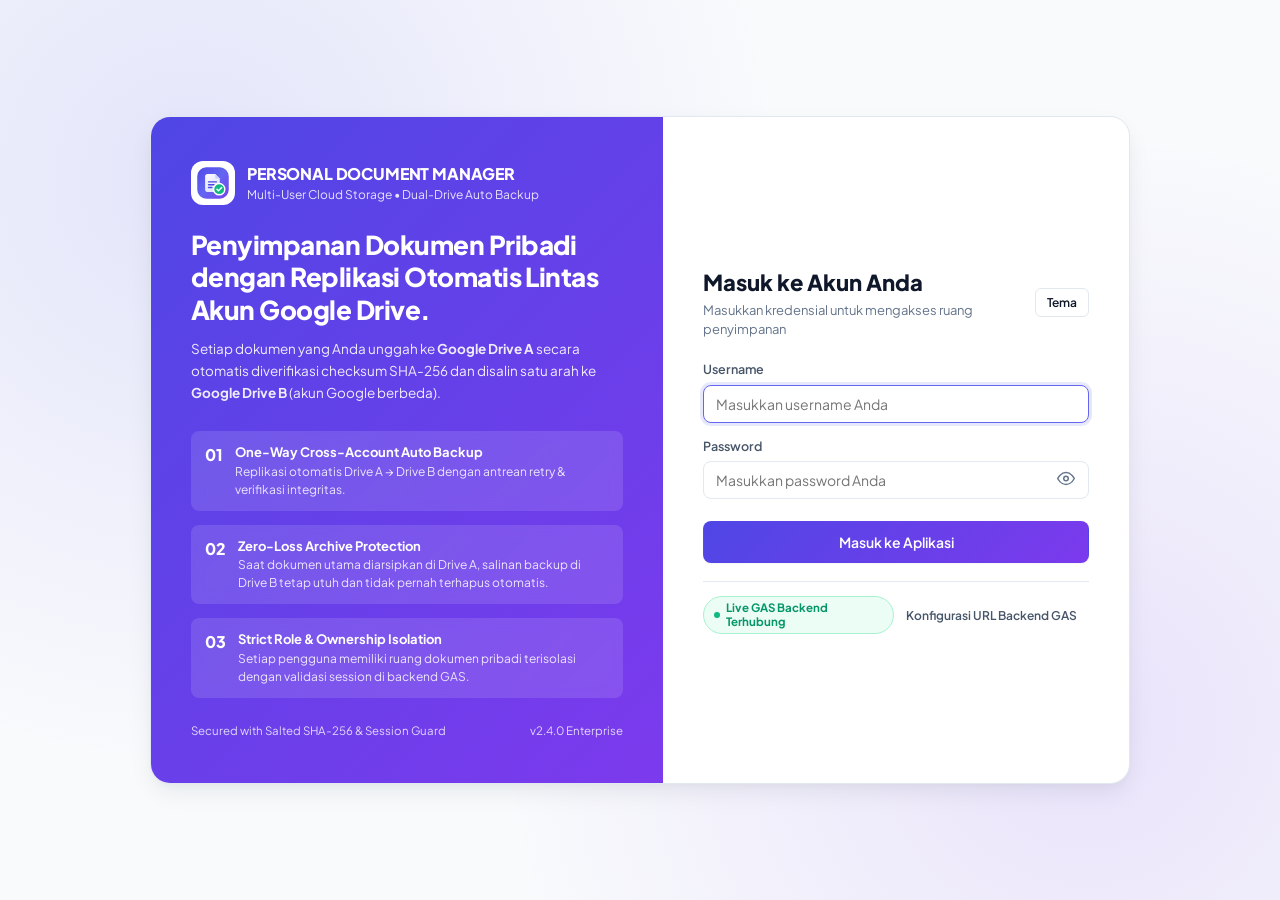
==== commit 8423e499: "Modify login form and remove demo credentials Updated the username placeholder text and removed quic" ====
--- a/login.html
+++ b/login.html
@@ -81,7 +81,7 @@
       <form id="loginForm" autocomplete="off">
         <div class="form-group">
           <label class="form-label" for="usernameInput">Username</label>
-          <input type="text" id="usernameInput" class="form-control" placeholder="Masukkan username (contoh: admin atau muzakki)" required autofocus />
+          <input type="text" id="usernameInput" class="form-control" placeholder="Masukkan username Anda" required autofocus />
         </div>
 
         <div class="form-group">
@@ -99,24 +99,6 @@
           <span>Masuk ke Aplikasi</span>
         </button>
       </form>
-
-      <!-- Quick Demo Credentials Selector (Memudahkan pengujian Administrator & Multi-User) -->
-      <div class="quick-demo-accounts">
-        <div style="font-size:11.5px;font-weight:700;color:var(--text-muted);text-transform:uppercase;letter-spacing:0.04em;">
-          Akses Cepat Pengujian Role (Klik untuk mengisi):
-        </div>
-        <div class="demo-chip-row">
-          <button type="button" class="demo-chip" data-user="admin" data-pass="Admin@123">
-            Admin (admin / Admin@123)
-          </button>
-          <button type="button" class="demo-chip" data-user="muzakki" data-pass="User@123">
-            User 1: Ahmad Muzakki (muzakki)
-          </button>
-          <button type="button" class="demo-chip" data-user="mubarok" data-pass="User@123">
-            User 2: Ahmad Mubarok (mubarok)
-          </button>
-        </div>
-      </div>
 
       <!-- Backend GAS Endpoint Connection Settings -->
       <div style="margin-top:18px;padding-top:14px;border-top:1px solid var(--border-color);">
@@ -202,15 +184,6 @@
         eyeClosed.style.display = isPass ? '' : 'none';
       });
 
-      // Quick Demo Chips
-      document.querySelectorAll('.demo-chip').forEach(function(chip) {
-        chip.addEventListener('click', function() {
-          document.getElementById('usernameInput').value = chip.getAttribute('data-user');
-          document.getElementById('passwordInput').value = chip.getAttribute('data-pass');
-          document.getElementById('loginAlertBox').style.display = 'none';
-        });
-      });
-
       // Endpoint Config Drawer
       document.getElementById('toggleEndpointConfigBtn').addEventListener('click', function() {
         var dr = document.getElementById('endpointConfigDrawer');
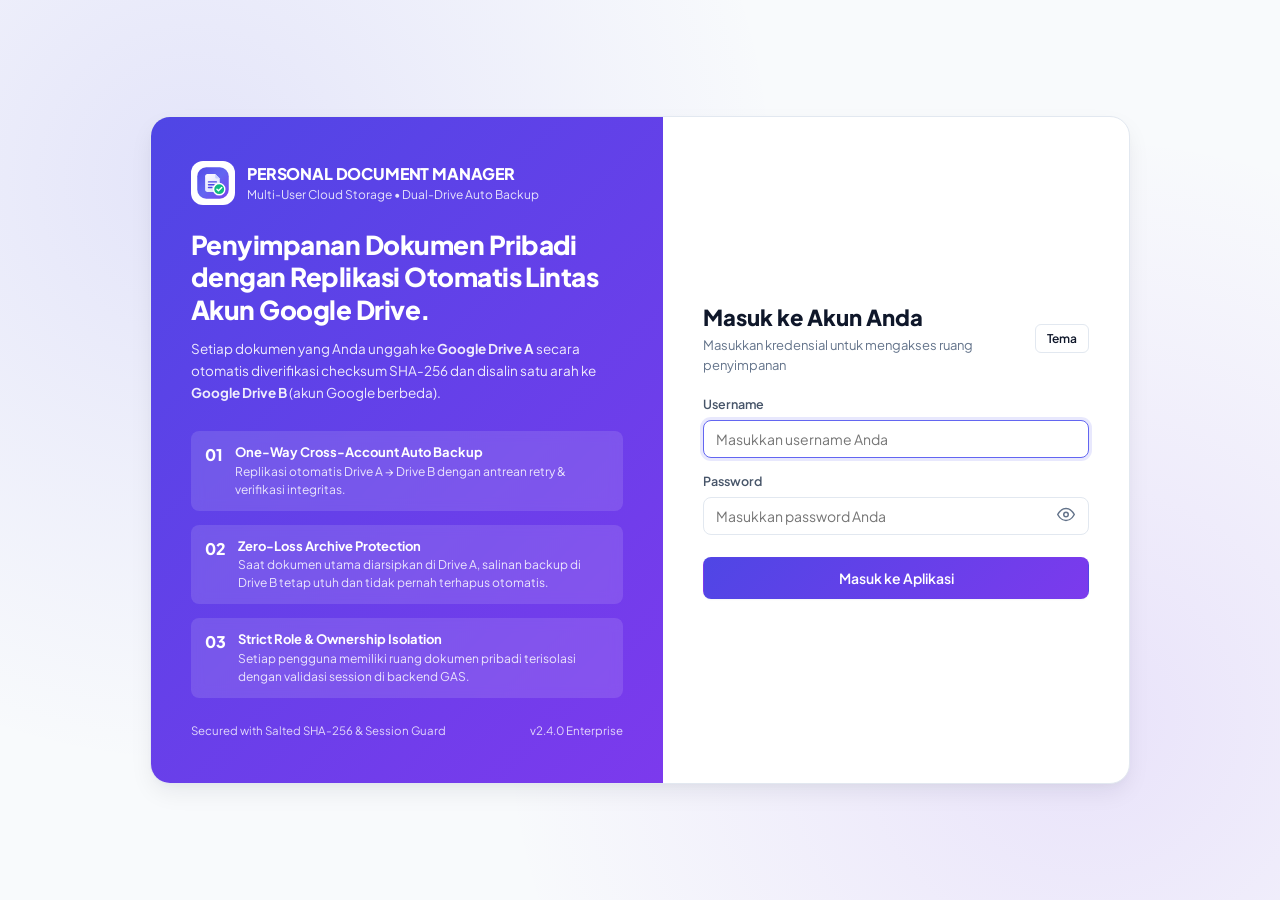
==== commit a70c5c99: "Update login.html" ====
--- a/login.html
+++ b/login.html
@@ -100,30 +100,6 @@
         </button>
       </form>
 
-      <!-- Backend GAS Endpoint Connection Settings -->
-      <div style="margin-top:18px;padding-top:14px;border-top:1px solid var(--border-color);">
-        <div style="display:flex;align-items:center;justify-content:space-between;">
-          <span id="endpointStatusBadge" class="badge badge-green">
-            <span class="badge-dot"></span>Mode Siap Pakai
-          </span>
-          <button type="button" id="toggleEndpointConfigBtn" class="btn btn-ghost btn-sm" style="font-size:12px;">
-            Konfigurasi URL Backend GAS
-          </button>
-        </div>
-
-        <div id="endpointConfigDrawer" style="display:none;margin-top:12px;padding:12px;background:var(--bg-surface-alt);border-radius:8px;border:1px solid var(--border-color);">
-          <label class="form-label" for="gasUrlInput" style="font-size:12px;">URL Web App Google Apps Script (Akun A)</label>
-          <input type="url" id="gasUrlInput" class="form-control" placeholder="https://script.google.com/macros/s/.../exec" style="font-size:12px;margin-top:4px;" />
-          <div style="font-size:11px;color:var(--text-muted);margin-top:6px;">
-            Kosongkan jika ingin menjalankan <strong>Built-in Dual-Drive Sandbox Engine</strong>, atau tempelkan URL Web App GAS Anda untuk terhubung langsung ke Google Spreadsheet &amp; Google Drive asli.
-          </div>
-          <div style="display:flex;gap:8px;margin-top:10px;">
-            <button type="button" id="saveGasUrlBtn" class="btn btn-primary btn-sm">Simpan Endpoint</button>
-            <button type="button" id="useSandboxBtn" class="btn btn-secondary btn-sm">Gunakan Sandbox Lokal</button>
-          </div>
-        </div>
-      </div>
-
     </div>
   </div>
 
@@ -154,21 +130,6 @@
         box.textContent = msg;
       }
 
-      function refreshEndpointBadge() {
-        var badge = document.getElementById('endpointStatusBadge');
-        var input = document.getElementById('gasUrlInput');
-        var currentUrl = PDM_UTILS.getGasEndpointUrl();
-        input.value = currentUrl;
-        if (PDM_UTILS.isLiveGasMode()) {
-          badge.className = 'badge badge-green';
-          badge.innerHTML = '<span class="badge-dot"></span>Live GAS Backend Terhubung';
-        } else {
-          badge.className = 'badge badge-green';
-          badge.innerHTML = '<span class="badge-dot"></span>Dual-Drive Sandbox Engine Aktif';
-        }
-      }
-      refreshEndpointBadge();
-
       document.getElementById('loginThemeBtn').addEventListener('click', function() {
         PDM_AUTH.toggleTheme();
       });
@@ -182,25 +143,6 @@
         passInput.type = isPass ? 'text' : 'password';
         eyeOpen.style.display = isPass ? 'none' : '';
         eyeClosed.style.display = isPass ? '' : 'none';
-      });
-
-      // Endpoint Config Drawer
-      document.getElementById('toggleEndpointConfigBtn').addEventListener('click', function() {
-        var dr = document.getElementById('endpointConfigDrawer');
-        dr.style.display = dr.style.display === 'none' ? 'block' : 'none';
-      });
-
-      document.getElementById('saveGasUrlBtn').addEventListener('click', function() {
-        var val = document.getElementById('gasUrlInput').value.trim();
-        PDM_UTILS.setGasEndpointUrl(val);
-        refreshEndpointBadge();
-        showAlert(val ? 'Endpoint Google Apps Script berhasil disimpan.' : 'Menggunakan Dual-Drive Sandbox Engine.', true);
-      });
-
-      document.getElementById('useSandboxBtn').addEventListener('click', function() {
-        PDM_UTILS.setGasEndpointUrl('');
-        refreshEndpointBadge();
-        showAlert('Beralih ke Dual-Drive Sandbox Engine lokal.', true);
       });
 
       // Login Form Submit
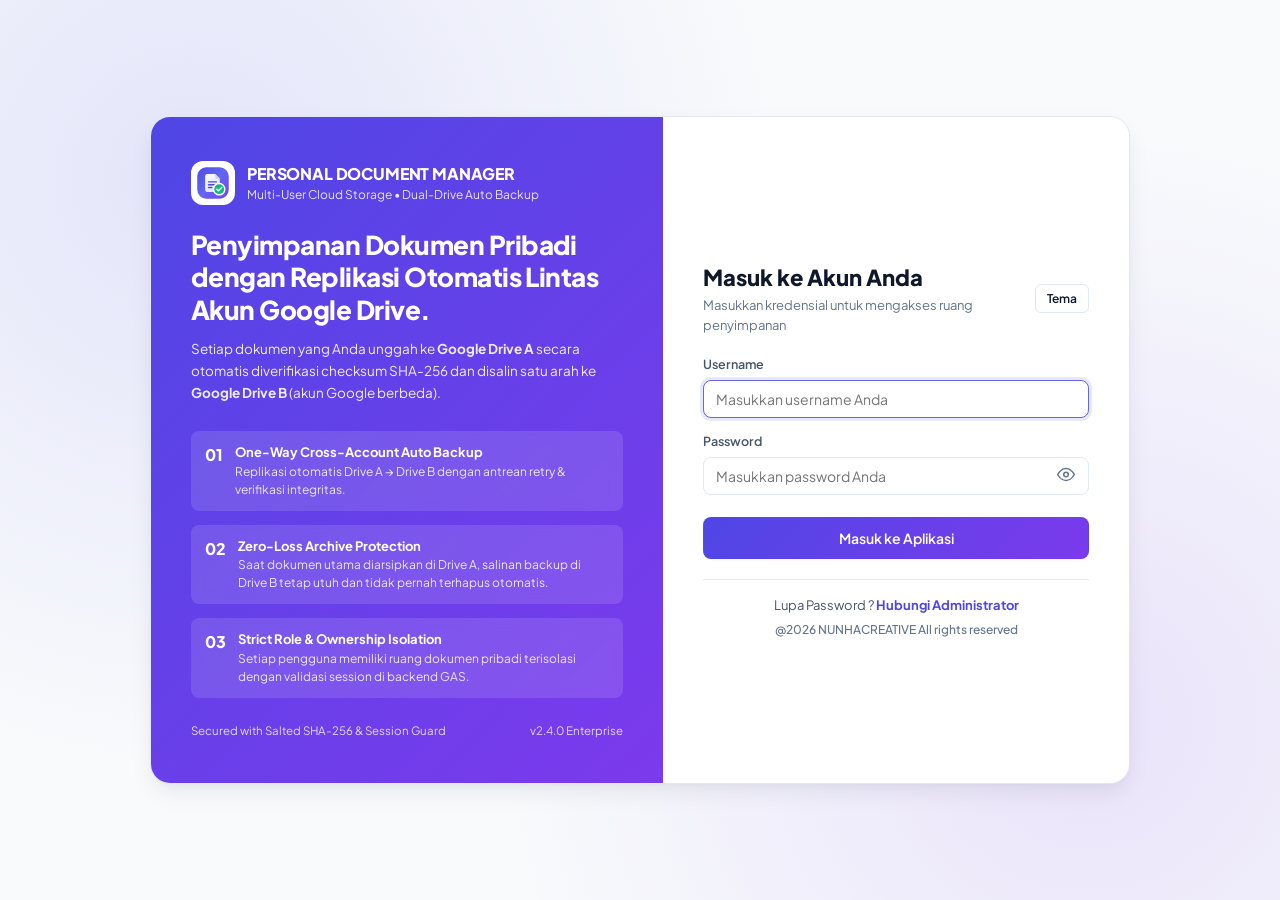
==== commit 65ca6500: "Update login.html" ====
--- a/login.html
+++ b/login.html
@@ -100,6 +100,19 @@
         </button>
       </form>
 
+      <!-- Lupa Password & Copyright Footer -->
+      <div style="margin-top:20px;padding-top:16px;border-top:1px solid var(--border-color);text-align:center;display:flex;flex-direction:column;gap:6px;">
+        <div style="font-size:13px;color:var(--text-secondary);">
+          Lupa Password ?
+          <a id="contactAdminWaLink" href="https://wa.me/628563341199?text=Halo%20Administrator%20PERSONAL%20DOCUMENT%20MANAGER%2C%20saya%20lupa%20password%20akun%20saya%20dan%20mohon%20bantuan%20untuk%20reset%20password." target="_blank" rel="noopener noreferrer" style="font-weight:700;color:var(--primary-600);">
+            Hubungi Administrator
+          </a>
+        </div>
+        <div style="font-size:12px;color:var(--text-muted);font-weight:500;">
+          @2026 NUNHACREATIVE All rights reserved
+        </div>
+      </div>
+
     </div>
   </div>
 
@@ -109,6 +122,14 @@
   <script>
     (function() {
       PDM_AUTH.initTheme();
+
+      // Set WhatsApp link dari PDM_CONFIG
+      var waLink = document.getElementById('contactAdminWaLink');
+      if (waLink && window.PDM_CONFIG && PDM_CONFIG.ADMIN_WHATSAPP_NUMBER) {
+        var waNum = String(PDM_CONFIG.ADMIN_WHATSAPP_NUMBER).replace(/[^0-9]/g, '');
+        var waMsg = encodeURIComponent(PDM_CONFIG.ADMIN_WHATSAPP_MESSAGE || 'Halo Administrator, saya lupa password akun saya.');
+        waLink.href = 'https://wa.me/' + waNum + '?text=' + waMsg;
+      }
 
       // Cek apakah sudah login
       var existingToken = PDM_AUTH.getToken();
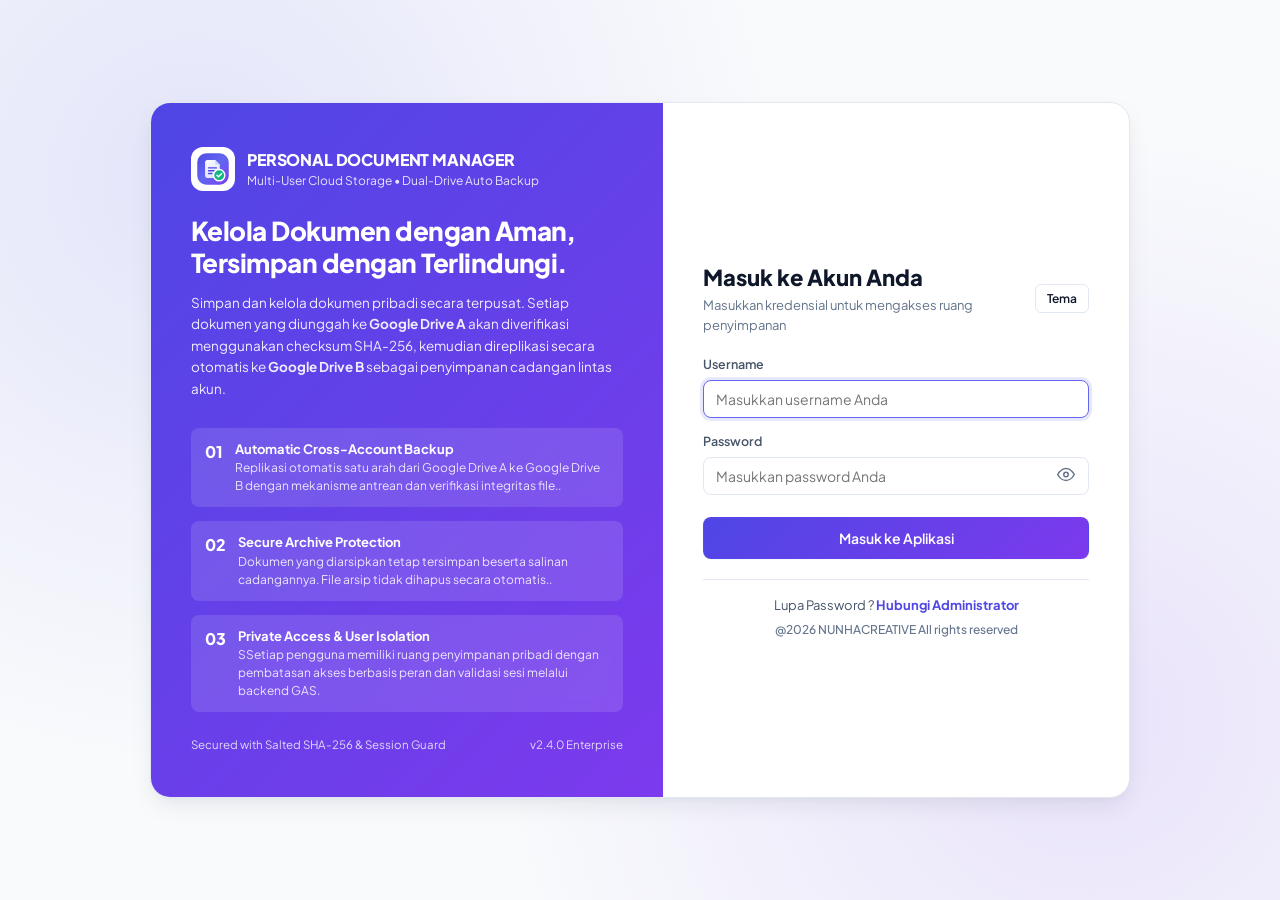
==== commit 3c2c5ab1: "Update login.html" ====
--- a/login.html
+++ b/login.html
@@ -26,32 +26,32 @@
         </div>
 
         <h2 style="font-size:26px;font-weight:800;line-height:1.25;letter-spacing:-0.02em;">
-          Penyimpanan Dokumen Pribadi dengan Replikasi Otomatis Lintas Akun Google Drive.
+          Kelola Dokumen dengan Aman, Tersimpan dengan Terlindungi.
         </h2>
         <p style="margin-top:12px;font-size:13.5px;opacity:0.9;line-height:1.6;">
-          Setiap dokumen yang Anda unggah ke <strong>Google Drive A</strong> secara otomatis diverifikasi checksum SHA-256 dan disalin satu arah ke <strong>Google Drive B</strong> (akun Google berbeda).
+          Simpan dan kelola dokumen pribadi secara terpusat. Setiap dokumen yang diunggah ke <strong>Google Drive A</strong> akan diverifikasi menggunakan checksum SHA-256, kemudian direplikasi secara otomatis ke <strong>Google Drive B</strong> sebagai penyimpanan cadangan lintas akun.
         </p>
 
         <div class="showcase-feature-list">
           <div class="showcase-feature-item">
             <div style="font-weight:800;font-size:16px;">01</div>
             <div>
-              <div style="font-weight:700;font-size:13px;">One-Way Cross-Account Auto Backup</div>
-              <div style="font-size:12px;opacity:0.85;">Replikasi otomatis Drive A &rarr; Drive B dengan antrean retry &amp; verifikasi integritas.</div>
+              <div style="font-weight:700;font-size:13px;">Automatic Cross-Account Backup</div>
+              <div style="font-size:12px;opacity:0.85;">Replikasi otomatis satu arah dari Google Drive A ke Google Drive B dengan mekanisme antrean dan verifikasi integritas file..</div>
             </div>
           </div>
           <div class="showcase-feature-item">
             <div style="font-weight:800;font-size:16px;">02</div>
             <div>
-              <div style="font-weight:700;font-size:13px;">Zero-Loss Archive Protection</div>
-              <div style="font-size:12px;opacity:0.85;">Saat dokumen utama diarsipkan di Drive A, salinan backup di Drive B tetap utuh dan tidak pernah terhapus otomatis.</div>
+              <div style="font-weight:700;font-size:13px;">Secure Archive Protection</div>
+              <div style="font-size:12px;opacity:0.85;">Dokumen yang diarsipkan tetap tersimpan beserta salinan cadangannya. File arsip tidak dihapus secara otomatis..</div>
             </div>
           </div>
           <div class="showcase-feature-item">
             <div style="font-weight:800;font-size:16px;">03</div>
             <div>
-              <div style="font-weight:700;font-size:13px;">Strict Role &amp; Ownership Isolation</div>
-              <div style="font-size:12px;opacity:0.85;">Setiap pengguna memiliki ruang dokumen pribadi terisolasi dengan validasi session di backend GAS.</div>
+              <div style="font-weight:700;font-size:13px;">Private Access & User Isolation</div>
+              <div style="font-size:12px;opacity:0.85;">SSetiap pengguna memiliki ruang penyimpanan pribadi dengan pembatasan akses berbasis peran dan validasi sesi melalui backend GAS.</div>
             </div>
           </div>
         </div>
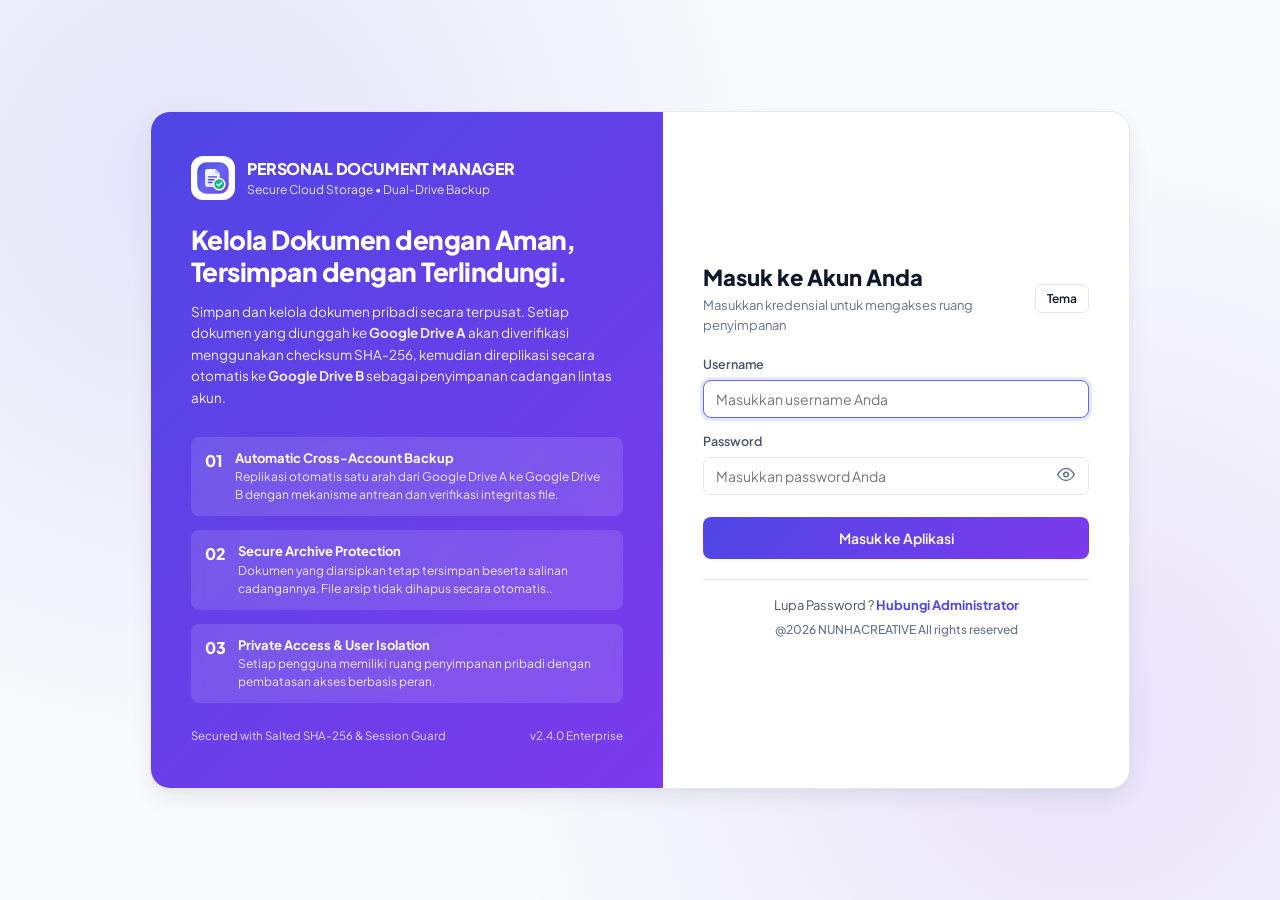
==== commit 151b5b4f: "Update login.html" ====
--- a/login.html
+++ b/login.html
@@ -21,7 +21,7 @@
           <img src="assets/images/logo.svg" alt="Logo" style="width:44px;height:44px;background:#fff;border-radius:12px;padding:4px;" />
           <div>
             <div style="font-weight:800;font-size:16px;letter-spacing:-0.01em;">PERSONAL DOCUMENT MANAGER</div>
-            <div style="font-size:12px;opacity:0.85;">Multi-User Cloud Storage &bull; Dual-Drive Auto Backup</div>
+            <div style="font-size:12px;opacity:0.85;">Secure Cloud Storage • Dual-Drive Backup</div>
           </div>
         </div>
 
@@ -37,7 +37,7 @@
             <div style="font-weight:800;font-size:16px;">01</div>
             <div>
               <div style="font-weight:700;font-size:13px;">Automatic Cross-Account Backup</div>
-              <div style="font-size:12px;opacity:0.85;">Replikasi otomatis satu arah dari Google Drive A ke Google Drive B dengan mekanisme antrean dan verifikasi integritas file..</div>
+              <div style="font-size:12px;opacity:0.85;">Replikasi otomatis satu arah dari Google Drive A ke Google Drive B dengan mekanisme antrean dan verifikasi integritas file.</div>
             </div>
           </div>
           <div class="showcase-feature-item">
@@ -51,7 +51,7 @@
             <div style="font-weight:800;font-size:16px;">03</div>
             <div>
               <div style="font-weight:700;font-size:13px;">Private Access & User Isolation</div>
-              <div style="font-size:12px;opacity:0.85;">SSetiap pengguna memiliki ruang penyimpanan pribadi dengan pembatasan akses berbasis peran dan validasi sesi melalui backend GAS.</div>
+              <div style="font-size:12px;opacity:0.85;">Setiap pengguna memiliki ruang penyimpanan pribadi dengan pembatasan akses berbasis peran.</div>
             </div>
           </div>
         </div>
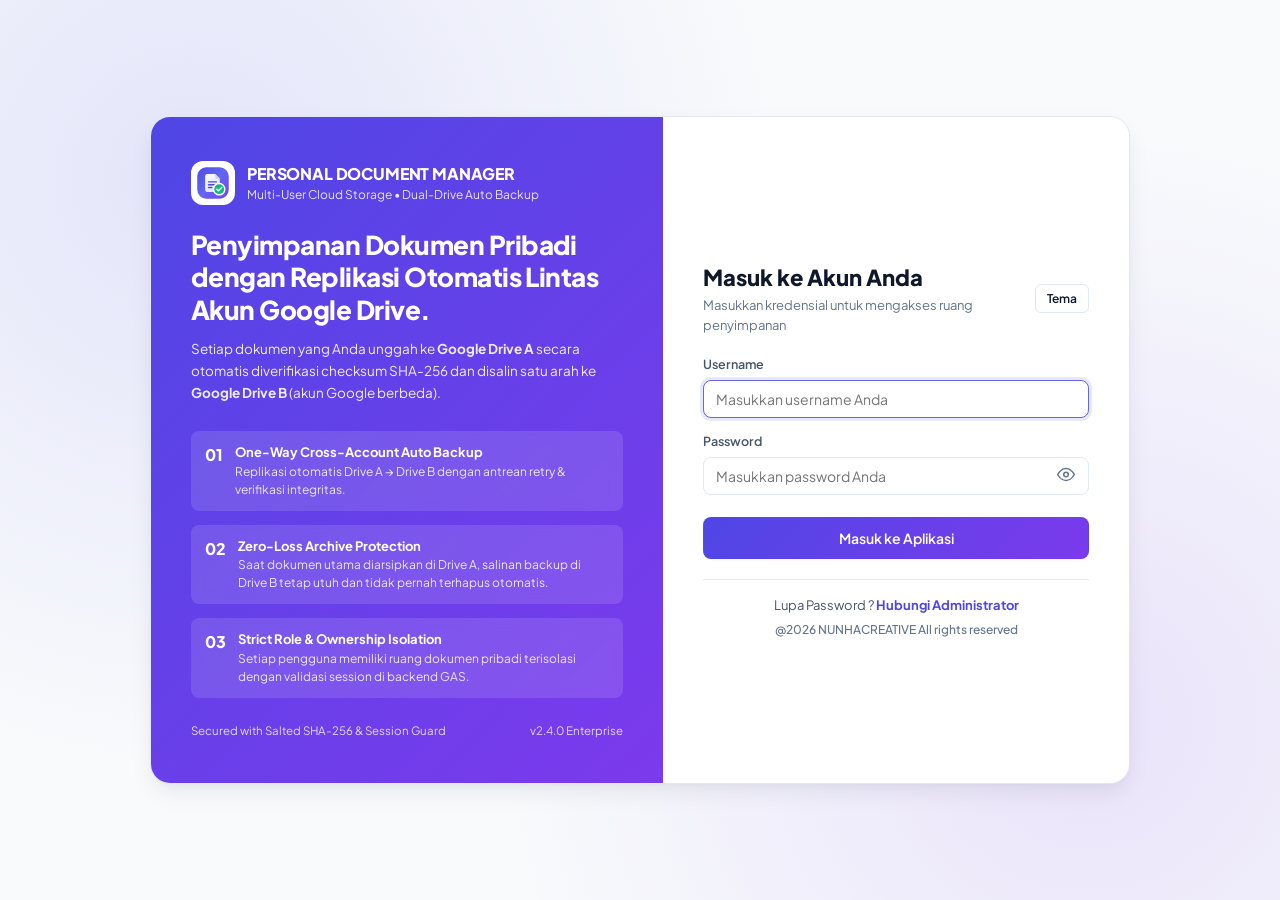
==== commit b7b4ef79: "Update login.html with versioned assets and text changes Updated stylesheet and script links to incl" ====
--- a/login.html
+++ b/login.html
@@ -8,8 +8,8 @@
   <link rel="preconnect" href="https://fonts.googleapis.com" />
   <link rel="preconnect" href="https://fonts.gstatic.com" crossorigin />
   <link href="https://fonts.googleapis.com/css2?family=Plus+Jakarta+Sans:wght@400;500;600;700;800&display=swap" rel="stylesheet" />
-  <link rel="stylesheet" href="assets/css/style.css" />
-  <link rel="stylesheet" href="assets/css/responsive.css" />
+  <link rel="stylesheet" href="assets/css/style.css?v=2.4.2" />
+  <link rel="stylesheet" href="assets/css/responsive.css?v=2.4.2" />
 </head>
 <body class="login-body">
 
@@ -21,37 +21,37 @@
           <img src="assets/images/logo.svg" alt="Logo" style="width:44px;height:44px;background:#fff;border-radius:12px;padding:4px;" />
           <div>
             <div style="font-weight:800;font-size:16px;letter-spacing:-0.01em;">PERSONAL DOCUMENT MANAGER</div>
-            <div style="font-size:12px;opacity:0.85;">Secure Cloud Storage • Dual-Drive Backup</div>
+            <div style="font-size:12px;opacity:0.85;">Multi-User Cloud Storage &bull; Dual-Drive Auto Backup</div>
           </div>
         </div>
 
         <h2 style="font-size:26px;font-weight:800;line-height:1.25;letter-spacing:-0.02em;">
-          Kelola Dokumen dengan Aman, Tersimpan dengan Terlindungi.
+          Penyimpanan Dokumen Pribadi dengan Replikasi Otomatis Lintas Akun Google Drive.
         </h2>
         <p style="margin-top:12px;font-size:13.5px;opacity:0.9;line-height:1.6;">
-          Simpan dan kelola dokumen pribadi secara terpusat. Setiap dokumen yang diunggah ke <strong>Google Drive A</strong> akan diverifikasi menggunakan checksum SHA-256, kemudian direplikasi secara otomatis ke <strong>Google Drive B</strong> sebagai penyimpanan cadangan lintas akun.
+          Setiap dokumen yang Anda unggah ke <strong>Google Drive A</strong> secara otomatis diverifikasi checksum SHA-256 dan disalin satu arah ke <strong>Google Drive B</strong> (akun Google berbeda).
         </p>
 
         <div class="showcase-feature-list">
           <div class="showcase-feature-item">
             <div style="font-weight:800;font-size:16px;">01</div>
             <div>
-              <div style="font-weight:700;font-size:13px;">Automatic Cross-Account Backup</div>
-              <div style="font-size:12px;opacity:0.85;">Replikasi otomatis satu arah dari Google Drive A ke Google Drive B dengan mekanisme antrean dan verifikasi integritas file.</div>
+              <div style="font-weight:700;font-size:13px;">One-Way Cross-Account Auto Backup</div>
+              <div style="font-size:12px;opacity:0.85;">Replikasi otomatis Drive A &rarr; Drive B dengan antrean retry &amp; verifikasi integritas.</div>
             </div>
           </div>
           <div class="showcase-feature-item">
             <div style="font-weight:800;font-size:16px;">02</div>
             <div>
-              <div style="font-weight:700;font-size:13px;">Secure Archive Protection</div>
-              <div style="font-size:12px;opacity:0.85;">Dokumen yang diarsipkan tetap tersimpan beserta salinan cadangannya. File arsip tidak dihapus secara otomatis..</div>
+              <div style="font-weight:700;font-size:13px;">Zero-Loss Archive Protection</div>
+              <div style="font-size:12px;opacity:0.85;">Saat dokumen utama diarsipkan di Drive A, salinan backup di Drive B tetap utuh dan tidak pernah terhapus otomatis.</div>
             </div>
           </div>
           <div class="showcase-feature-item">
             <div style="font-weight:800;font-size:16px;">03</div>
             <div>
-              <div style="font-weight:700;font-size:13px;">Private Access & User Isolation</div>
-              <div style="font-size:12px;opacity:0.85;">Setiap pengguna memiliki ruang penyimpanan pribadi dengan pembatasan akses berbasis peran.</div>
+              <div style="font-weight:700;font-size:13px;">Strict Role &amp; Ownership Isolation</div>
+              <div style="font-size:12px;opacity:0.85;">Setiap pengguna memiliki ruang dokumen pribadi terisolasi dengan validasi session di backend GAS.</div>
             </div>
           </div>
         </div>
@@ -104,7 +104,7 @@
       <div style="margin-top:20px;padding-top:16px;border-top:1px solid var(--border-color);text-align:center;display:flex;flex-direction:column;gap:6px;">
         <div style="font-size:13px;color:var(--text-secondary);">
           Lupa Password ?
-          <a id="contactAdminWaLink" href="https://wa.me/628563341199?text=Halo%20Administrator%20PERSONAL%20DOCUMENT%20MANAGER%2C%20saya%20lupa%20password%20akun%20saya%20dan%20mohon%20bantuan%20untuk%20reset%20password." target="_blank" rel="noopener noreferrer" style="font-weight:700;color:var(--primary-600);">
+          <a id="contactAdminWaLink" href="https://wa.me/6281234567890?text=Halo%20Administrator%20PERSONAL%20DOCUMENT%20MANAGER%2C%20saya%20lupa%20password%20akun%20saya%20dan%20mohon%20bantuan%20untuk%20reset%20password." target="_blank" rel="noopener noreferrer" style="font-weight:700;color:var(--primary-600);">
             Hubungi Administrator
           </a>
         </div>
@@ -116,9 +116,9 @@
     </div>
   </div>
 
-  <script src="assets/js/config.js"></script>
-  <script src="assets/js/api.js"></script>
-  <script src="assets/js/auth.js"></script>
+  <script src="assets/js/config.js?v=2.4.2"></script>
+  <script src="assets/js/api.js?v=2.4.2"></script>
+  <script src="assets/js/auth.js?v=2.4.2"></script>
   <script>
     (function() {
       PDM_AUTH.initTheme();
--- a/assets/css/responsive.css
+++ b/assets/css/responsive.css
@@ -3,6 +3,24 @@
  * Desktop, Tablet, and Mobile Adaptations
  * ============================================================================ */
 
+/* Perbaikan tinggi halaman agar konten (khususnya halaman login) tidak terpotong di atas */
+html, body {
+  height: auto;
+  min-height: 100%;
+  overflow-x: clip;
+}
+
+.login-body {
+  height: auto;
+  min-height: 100vh;
+  min-height: 100dvh;
+  align-items: flex-start;
+}
+
+.login-shell {
+  margin: auto;
+}
+
 @media (max-width: 1140px) {
   .dashboard-row {
     grid-template-columns: 1fr;
@@ -17,6 +35,7 @@
   .sidebar {
     transform: translateX(-100%);
     box-shadow: var(--shadow-lg);
+    max-width: 85vw;
   }
 
   .sidebar.mobile-open {
@@ -25,10 +44,13 @@
 
   .main-wrapper {
     margin-left: 0;
+    width: 100%;
+    min-width: 0;
   }
 
   .mobile-menu-btn {
     display: inline-flex;
+    flex-shrink: 0;
   }
 
   .drive-status-grid {
@@ -50,11 +72,57 @@
 
 @media (max-width: 640px) {
   .topbar {
-    padding: 0 16px;
+    padding: 10px 16px;
+    height: auto;
+    min-height: var(--topbar-height);
+    gap: 10px;
+  }
+
+  .topbar-left {
+    min-width: 0;
+    flex: 1;
+    gap: 10px;
+  }
+
+  .page-heading {
+    min-width: 0;
+  }
+
+  .page-heading h1 {
+    font-size: 16px;
+    white-space: nowrap;
+    overflow: hidden;
+    text-overflow: ellipsis;
+  }
+
+  .page-heading p {
+    white-space: nowrap;
+    overflow: hidden;
+    text-overflow: ellipsis;
+  }
+
+  .topbar-right {
+    flex-shrink: 0;
+    gap: 8px;
   }
 
   .content-area {
     padding: 18px 16px 40px;
+    max-width: 100%;
+    min-width: 0;
+  }
+
+  .card {
+    max-width: 100%;
+    min-width: 0;
+  }
+
+  .card-header,
+  .viewer-toolbar,
+  .drive-card-top,
+  .upload-item-header {
+    flex-wrap: wrap;
+    gap: 10px;
   }
 
   .stats-grid {
@@ -62,6 +130,10 @@
     gap: 12px;
   }
 
+  .stat-info {
+    min-width: 0;
+  }
+
   .dual-progress-grid {
     grid-template-columns: 1fr;
   }
@@ -75,10 +147,50 @@
     align-items: stretch;
   }
 
+  .filter-toolbar .search-box {
+    min-width: 0;
+    width: 100%;
+  }
+
   .pagination-bar {
     flex-direction: column;
     align-items: flex-start;
   }
+
+  .viewer-frame-card {
+    min-height: 380px;
+  }
+
+  .viewer-canvas-stage {
+    min-height: 320px;
+    padding: 12px;
+  }
+
+  .viewer-canvas-stage iframe,
+  .viewer-canvas-stage embed {
+    height: 360px;
+  }
+
+  .qr-auth-box {
+    flex-direction: column;
+    text-align: center;
+  }
+
+  .toast-container {
+    left: 12px;
+    right: 12px;
+    bottom: 12px;
+    max-width: none;
+  }
+
+  .login-body {
+    padding: 16px 12px;
+  }
+
+  .login-showcase,
+  .login-form-pane {
+    padding: 24px 18px;
+  }
 }
 
 @media (max-width: 420px) {
